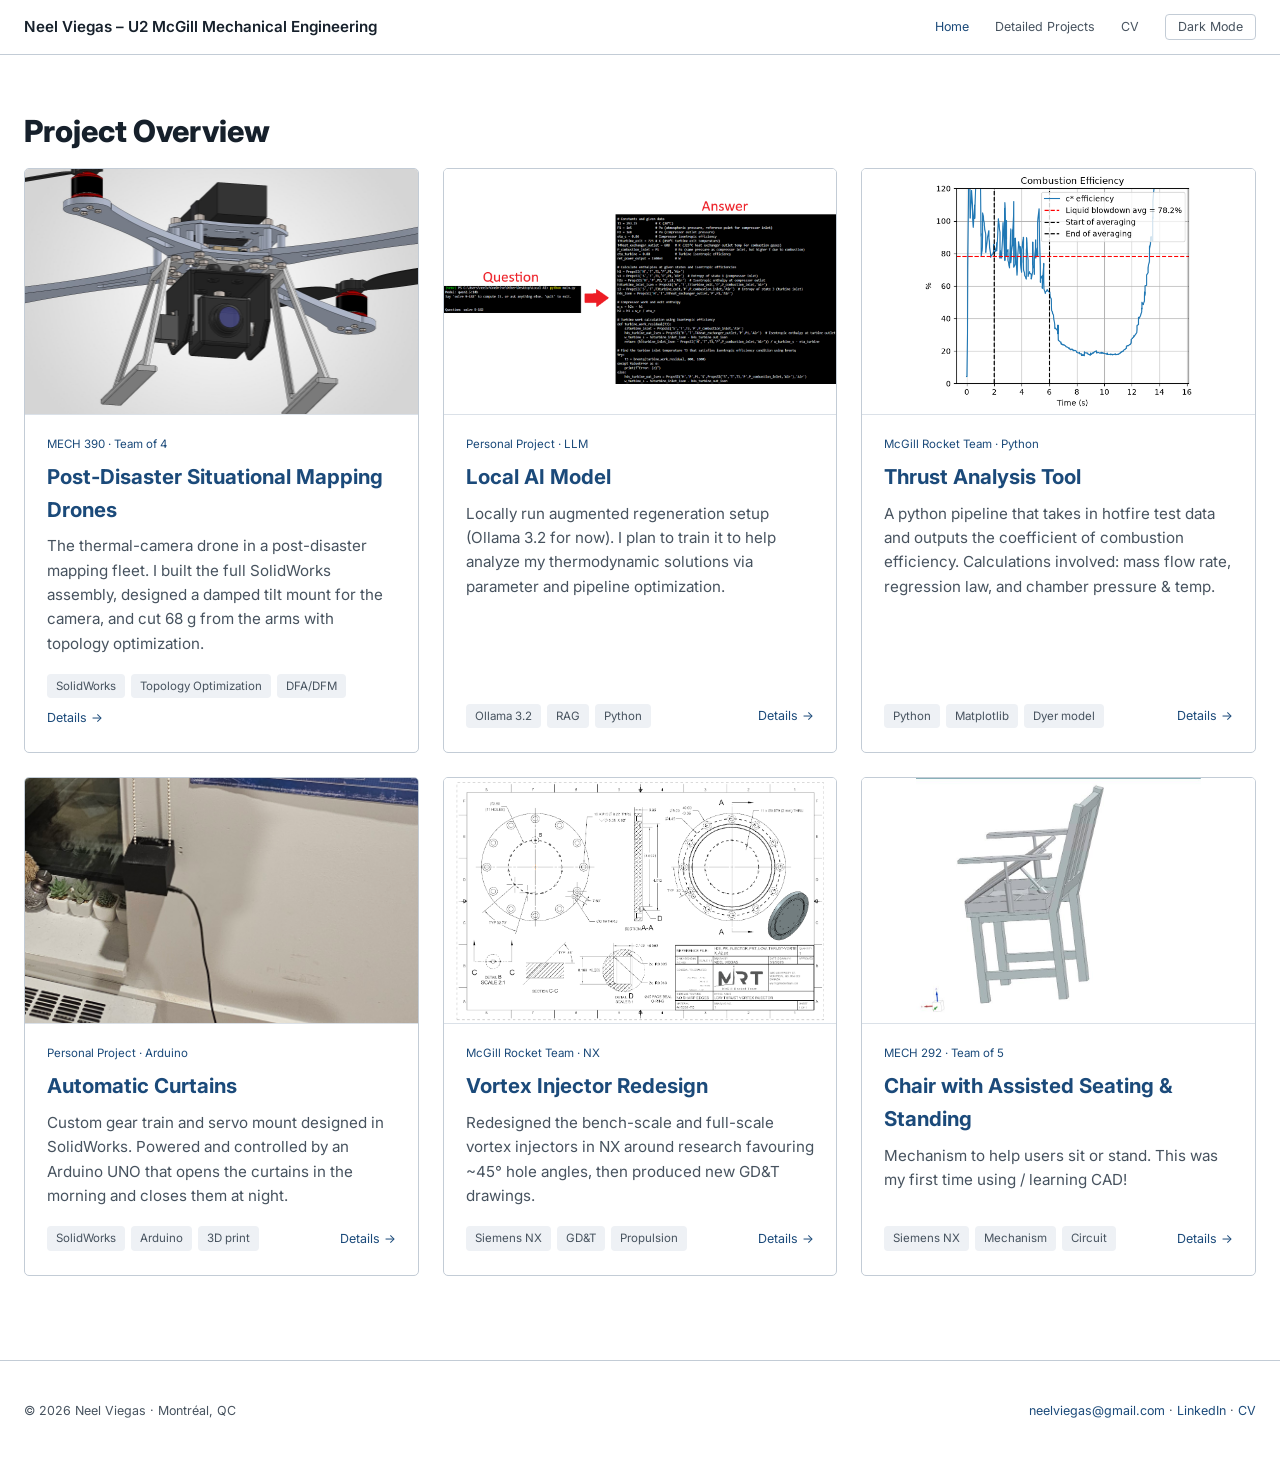
==== index.html @ d283a7d3 "Update project text, header title and thrust graphs - New text for Thrust Analysis, Automatic Curtai" ====
<!DOCTYPE html>
<html lang="en">
<head>
<meta charset="UTF-8">
<meta name="viewport" content="width=device-width, initial-scale=1.0">
<title>Neel Viegas — Mechanical Engineering Portfolio</title>
<meta name="description" content="Mechanical engineering portfolio of Neel Viegas — rocket propulsion, CAD, data tooling, and hardware projects.">
<link rel="preconnect" href="https://fonts.googleapis.com">
<link rel="preconnect" href="https://fonts.gstatic.com" crossorigin>
<link href="https://fonts.googleapis.com/css2?family=Inter:wght@400;500;600;700;800&display=swap" rel="stylesheet">
<link rel="stylesheet" href="style.css">
<script>
  (function(){
    try {
      var t = localStorage.getItem('theme');
      if (!t) t = window.matchMedia('(prefers-color-scheme: dark)').matches ? 'dark' : 'light';
      if (t === 'dark') document.documentElement.setAttribute('data-theme','dark');
    } catch(e){}
  })();
</script>
</head>
<body>

<nav class="nav">
  <div class="nav-inner">
    <div class="brand">Neel Viegas – U2 McGill Mechanical Engineering</div>
    <button class="nav-toggle" aria-label="Menu" onclick="document.getElementById('nl').classList.toggle('open')">☰</button>
    <div class="nav-links" id="nl">
      <a href="index.html" class="active">Home</a>
      <a href="projects.html">Detailed Projects</a>
      <a href="cv.html">CV</a>
      <button class="theme-toggle" id="themeToggle" aria-label="Toggle dark mode" title="Toggle theme">
        <span class="ti-dark">Dark Mode</span><span class="ti-light">Light Mode</span>
      </button>
    </div>
  </div>
</nav>

<main>
<section class="section" style="border-top:0;padding-top:52px;">
  <div class="wrap">
    <div class="section-head"><h2>Project Overview</h2></div>

    <div class="grid">

      <!-- Post-Disaster Mapping Drones -->
      <a class="card" href="projects.html#drones">
        <div class="thumb cover">
          <img src="media/Drone%20Project/Camera%20Close-up.jpg" alt="SolidWorks render of the drone's thermal camera mount">
        </div>
        <div class="body">
          <div class="kicker">MECH 390 · Team of 4</div>
          <h3>Post-Disaster Situational Mapping Drones</h3>
          <p>The thermal-camera drone in a post-disaster mapping fleet. I built the full SolidWorks
             assembly, designed a damped tilt mount for the camera, and cut 68 g from the arms with
             topology optimization.</p>
          <div class="foot">
            <div class="stack"><span class="chip">SolidWorks</span><span class="chip">Topology Optimization</span><span class="chip">DFA/DFM</span></div>
            <span class="more">Details →</span>
          </div>
        </div>
      </a>

      <!-- Local AI Model -->
      <a class="card" href="projects.html#ai">
        <div class="thumb">
          <img src="media/AI/AI%20demo.png" alt="Local AI model solving a thermodynamics problem">
        </div>
        <div class="body">
          <div class="kicker">Personal Project · LLM</div>
          <h3>Local AI Model</h3>
          <p>Locally run augmented regeneration setup (Ollama 3.2 for now). I plan to train it to
             help analyze my thermodynamic solutions via parameter and pipeline optimization.</p>
          <div class="foot">
            <div class="stack"><span class="chip">Ollama 3.2</span><span class="chip">RAG</span><span class="chip">Python</span></div>
            <span class="more">Details →</span>
          </div>
        </div>
      </a>

      <!-- Thrust Analysis Tool -->
      <a class="card" href="projects.html#thrust">
        <div class="thumb">
          <img src="media/Thrust%20Analysis/Combustion%20Efficiency%202026.png" alt="Combustion efficiency graph from the thrust analysis tool">
        </div>
        <div class="body">
          <div class="kicker">McGill Rocket Team · Python</div>
          <h3>Thrust Analysis Tool</h3>
          <p>A python pipeline that takes in hotfire test data and outputs the coefficient of
             combustion efficiency. Calculations involved: mass flow rate, regression law, and
             chamber pressure &amp; temp.</p>
          <div class="foot">
            <div class="stack"><span class="chip">Python</span><span class="chip">Matplotlib</span><span class="chip">Dyer model</span></div>
            <span class="more">Details →</span>
          </div>
        </div>
      </a>

      <!-- Automatic Curtains -->
      <a class="card" href="projects.html#curtains">
        <div class="thumb cover">
          <img src="media/Curtain%20Project/fully%20assembled.jpg" alt="Automatic curtains fully assembled and installed">
        </div>
        <div class="body">
          <div class="kicker">Personal Project · Arduino</div>
          <h3>Automatic Curtains</h3>
          <p>Custom gear train and servo mount designed in SolidWorks. Powered and controlled by an
             Arduino UNO that opens the curtains in the morning and closes them at night.</p>
          <div class="foot">
            <div class="stack"><span class="chip">SolidWorks</span><span class="chip">Arduino</span><span class="chip">3D print</span></div>
            <span class="more">Details →</span>
          </div>
        </div>
      </a>

      <!-- Vortex Injector Redesign -->
      <a class="card" href="projects.html#injector">
        <div class="thumb">
          <img src="media/Injector%20Redesign/fullscale.png" alt="Full-scale vortex injector engineering drawing">
        </div>
        <div class="body">
          <div class="kicker">McGill Rocket Team · NX</div>
          <h3>Vortex Injector Redesign</h3>
          <p>Redesigned the bench-scale and full-scale vortex injectors in NX around research
             favouring ~45° hole angles, then produced new GD&amp;T drawings.</p>
          <div class="foot">
            <div class="stack"><span class="chip">Siemens NX</span><span class="chip">GD&amp;T</span><span class="chip">Propulsion</span></div>
            <span class="more">Details →</span>
          </div>
        </div>
      </a>

      <!-- Chair -->
      <a class="card" href="projects.html#chair">
        <div class="thumb">
          <img src="media/Chair%20Project/chair_assembly.jpeg" alt="NX assembly render of the assisted-seating chair">
        </div>
        <div class="body">
          <div class="kicker">MECH 292 · Team of 5</div>
          <h3>Chair with Assisted Seating &amp; Standing</h3>
          <p>Mechanism to help users sit or stand. This was my first time using / learning CAD!</p>
          <div class="foot">
            <div class="stack"><span class="chip">Siemens NX</span><span class="chip">Mechanism</span><span class="chip">Circuit</span></div>
            <span class="more">Details →</span>
          </div>
        </div>
      </a>

    </div>
  </div>
</section>
</main>

<footer class="footer">
  <div class="wrap">
    <div class="row">
      <div>© <span id="yr"></span> Neel Viegas · Montréal, QC</div>
      <div>
        <a href="mailto:neelviegas@gmail.com">neelviegas@gmail.com</a> ·
        <a href="https://www.linkedin.com/in/neel-viegas-375a89242" target="_blank" rel="noopener">LinkedIn</a> ·
        <a href="cv.html">CV</a>
      </div>
    </div>
  </div>
</footer>

<script>
document.getElementById('yr').textContent = new Date().getFullYear();

// Theme toggle
(function(){
  var btn = document.getElementById('themeToggle');
  if (!btn) return;
  btn.addEventListener('click', function(){
    var dark = document.documentElement.getAttribute('data-theme') === 'dark';
    if (dark) { document.documentElement.removeAttribute('data-theme'); }
    else { document.documentElement.setAttribute('data-theme','dark'); }
    try { localStorage.setItem('theme', dark ? 'light' : 'dark'); } catch(e){}
  });
})();
</script>
</body>
</html>
---- style.css ----
/* =========================================================
   Neel Viegas — Portfolio
   Design language: engineering drafting / GD&T drawing sheet
   ========================================================= */

:root {
  --paper:      #ffffff;   /* page background */
  --paper-2:    #eef1f5;   /* panel fill */
  --ink:        #16202b;   /* near-black drawing ink */
  --ink-soft:   #47535f;   /* secondary text */
  --line:       #c3ccd6;   /* hairline rules */
  --line-soft:  #dbe1e8;
  --blue:       #1b4a7a;   /* primary engineering blue */
  --blue-deep:  #10314f;
  --blue-tint:  #e5edf5;
  --accent:     #c8452f;   /* dimension/annotation red (MRT-adjacent) */
  --grid:       rgba(27,74,122,0.06);
  --nav-bg:     rgba(255,255,255,0.9);
  --card-bg:    var(--paper);
  --img-bg:     #fff;

  --font-head: "Inter", "Helvetica Neue", Arial, sans-serif;
  --font-body: "Inter", "Helvetica Neue", Arial, sans-serif;
  --font-mono: "Inter", "Helvetica Neue", Arial, sans-serif;

  --wrap: 1280px;
}

[data-theme="dark"] {
  --paper:      #10151b;   /* deep slate sheet */
  --paper-2:    #1a222c;   /* panel fill */
  --ink:        #e8edf2;   /* light text */
  --ink-soft:   #9aa7b4;   /* secondary text */
  --line:       #2c3742;   /* hairline rules */
  --line-soft:  #232d38;
  --blue:       #6fa8dc;   /* lighter blue for contrast on dark */
  --blue-deep:  #8fbde6;
  --blue-tint:  #1c2b3a;
  --accent:     #e5674f;   /* brighter red on dark */
  --grid:       rgba(120,160,200,0.05);
  --nav-bg:     rgba(16,21,27,0.9);
  --card-bg:    #141b23;
  --img-bg:     #f3f5f7;   /* keep image backdrops light so drawings/graphs read */
}

* { box-sizing: border-box; }

html { scroll-behavior: smooth; }

body {
  margin: 0;
  overflow-x: hidden;
  transition: background-color 0.25s ease, color 0.25s ease;
  background: var(--paper);
  color: var(--ink);
  font-family: var(--font-body);
  font-size: 16px;
  line-height: 1.6;
  -webkit-font-smoothing: antialiased;
}

a { color: var(--blue); text-decoration: none; }
a:hover { color: var(--accent); }

/* ---------- layout ---------- */
.wrap { max-width: var(--wrap); margin: 0 auto; padding: 0 24px; }

/* ---------- top nav ---------- */
.nav {
  position: sticky; top: 0; z-index: 50;
  background: var(--nav-bg);
  backdrop-filter: blur(8px);
  border-bottom: 1px solid var(--line);
}
.nav-inner {
  max-width: var(--wrap); margin: 0 auto; padding: 14px 24px;
  display: flex; align-items: center; justify-content: space-between; gap: 20px;
}
.brand {
  font-family: var(--font-mono);
  font-weight: 600; font-size: 0.95rem;
  color: var(--ink); display: flex; align-items: baseline; gap: 10px;
}
.brand .tag {
  font-size: 0.7rem; color: var(--blue);
}
.nav-links { display: flex; gap: 26px; align-items: center; }
.nav-links a {
  font-family: var(--font-mono); font-size: 0.78rem;
  color: var(--ink-soft);
}
.nav-links a:hover, .nav-links a.active { color: var(--blue); }
.nav-toggle { display: none; background: none; border: 0; cursor: pointer; }

/* ---------- hero ---------- */
.hero { padding: 84px 0 64px; position: relative; }
.hero .eyebrow {
  font-family: var(--font-mono); font-size: 0.78rem; color: var(--blue);
  display: flex; align-items: center; gap: 12px; margin-bottom: 22px;
}
.hero .eyebrow::before {
  content: ""; width: 44px; height: 1px; background: var(--accent);
}
.hero h1 {
  font-family: var(--font-head);
  font-size: clamp(2.6rem, 6vw, 4.4rem);
  font-weight: 800; line-height: 1.02;
  margin: 0 0 24px; max-width: 15ch;
}
.hero h1 em { color: var(--blue); font-style: normal; }
.hero .lede {
  font-size: 1.14rem; color: var(--ink-soft); max-width: 56ch; margin: 0 0 30px;
}
.hero .cta-row { display: flex; gap: 14px; flex-wrap: wrap; }

/* spec strip under hero */
.spec-strip {
  display: grid; grid-template-columns: repeat(4, 1fr);
  border: 1px solid var(--line); border-radius: 4px; overflow: hidden;
  margin-top: 52px; background: var(--paper);
}
.spec-strip .cell { padding: 18px 20px; border-right: 1px solid var(--line-soft); }
.spec-strip .cell:last-child { border-right: 0; }
.spec-strip .k {
  font-family: var(--font-mono); font-size: 0.72rem; color: var(--ink-soft); margin-bottom: 6px;
}
.spec-strip .v { font-family: var(--font-head); font-weight: 700; font-size: 1.04rem; }

/* ---------- buttons ---------- */
.btn {
  display: inline-flex; align-items: center; gap: 9px;
  font-family: var(--font-mono); font-size: 0.78rem;
  padding: 12px 20px; border-radius: 3px; border: 1px solid var(--blue);
  transition: all 0.15s ease;
}
.btn-primary { background: var(--blue); color: #fff; }
.btn-primary:hover { background: var(--blue-deep); color: #fff; }
.btn-ghost { background: transparent; color: var(--blue); }
.btn-ghost:hover { background: var(--blue-tint); color: var(--blue-deep); }

/* ---------- section headers ---------- */
.section { padding: 64px 0; border-top: 1px solid var(--line); }
.section-head {
  display: flex; align-items: baseline; gap: 16px; margin-bottom: 12px;
}
.section-head .num {
  font-family: var(--font-mono); font-size: 0.78rem; color: var(--accent);
}
.section-head h2 {
  font-family: var(--font-head); font-weight: 800; font-size: 1.9rem;
  margin: 0;
}
.section-sub { color: var(--ink-soft); max-width: 60ch; margin: 0 0 36px; }

/* ---------- project grid (home) ---------- */
.grid { display: grid; grid-template-columns: repeat(3, 1fr); gap: 24px; }
.card {
  border: 1px solid var(--line); border-radius: 5px; overflow: hidden;
  background: var(--card-bg); display: flex; flex-direction: column;
  transition: border-color 0.15s ease, transform 0.15s ease, box-shadow 0.15s ease;
}
.card:hover {
  border-color: var(--blue); transform: translateY(-3px);
  box-shadow: 0 10px 28px rgba(16,49,79,0.08);
}
.card .thumb {
  aspect-ratio: 16 / 10; background: var(--img-bg);
  display: flex; align-items: center; justify-content: center; overflow: hidden;
  border-bottom: 1px solid var(--line-soft); position: relative;
}
.card .thumb img { width: 100%; height: 100%; object-fit: contain; display: block; background: var(--img-bg); }
.card .thumb.cover img { object-fit: cover; }
.card .body { padding: 20px 22px 24px; flex: 1; display: flex; flex-direction: column; }
.card .kicker {
  font-family: var(--font-mono); font-size: 0.72rem; color: var(--blue); margin-bottom: 8px;
  display: flex; gap: 10px; align-items: center;
}
.card h3 { font-family: var(--font-head); font-weight: 700; font-size: 1.28rem; margin: 0 0 8px; }
.card p { color: var(--ink-soft); font-size: 0.95rem; margin: 0 0 18px; flex: 1; }
.card .foot { display: flex; align-items: center; justify-content: space-between; gap: 10px; flex-wrap: wrap; }
.card .stack { display: flex; flex-wrap: wrap; gap: 6px; }
.chip {
  font-family: var(--font-mono); font-size: 0.72rem; color: var(--ink-soft);
  background: var(--paper-2); padding: 3px 9px; border-radius: 4px;
}
.card .more {
  font-family: var(--font-mono); font-size: 0.78rem; color: var(--blue);
  display: inline-flex; align-items: center; gap: 6px;
}
.card:hover .more { color: var(--accent); }

/* ---------- placeholder blocks ---------- */
.ph {
  width: 100%; height: 100%; min-height: 180px;
  display: flex; flex-direction: column; align-items: center; justify-content: center;
  gap: 8px; text-align: center; padding: 20px;
  background:
    repeating-linear-gradient(45deg, transparent, transparent 11px,
      rgba(27,74,122,0.05) 11px, rgba(27,74,122,0.05) 12px),
    var(--paper-2);
  color: var(--blue); border: 1px dashed var(--line);
}
.ph .ico { font-size: 1.4rem; opacity: 0.7; }
.ph .lbl { font-family: var(--font-head); font-weight: 700; font-size: 0.95rem; }
.ph .path {
  font-family: var(--font-mono); font-size: 0.72rem; color: var(--ink-soft);
  background: rgba(255,255,255,0.6); padding: 3px 8px; border-radius: 3px;
  border: 1px solid var(--line-soft);
}

/* ---------- detailed project pages ---------- */
.proj { padding: 56px 0; border-top: 1px solid var(--line); scroll-margin-top: 20px; }
.proj:first-of-type { border-top: 0; }
.proj-head { display: flex; align-items: center; gap: 16px; flex-wrap: wrap; margin-bottom: 8px; }
.proj-head .num { font-family: var(--font-mono); color: var(--accent); font-size: 0.78rem; }
.proj-head h2 { font-family: var(--font-head); font-weight: 800; font-size: 2.1rem; margin: 0; }
.proj-meta {
  display: flex; flex-wrap: wrap; gap: 22px; margin: 14px 0 26px;
  font-family: var(--font-mono); font-size: 0.78rem; color: var(--ink-soft);
}
.proj-meta b { color: var(--ink); font-weight: 600; }
.proj-body { display: grid; grid-template-columns: 1.1fr 0.9fr; gap: 36px; align-items: start; }
.proj-body .text p { margin: 0 0 16px; }
.proj-body .text p:first-child { margin-top: 0; }
.text code {
  font-family: var(--font-mono); font-size: 0.88em;
  background: var(--paper-2); padding: 1px 5px; border-radius: 3px;
}
.proj-media { display: flex; flex-direction: column; gap: 14px; }

/* stacked layout: text full-width on top, media grid below */
.proj-body-stack { display: block; }
.proj-body-stack .text { max-width: 78ch; }
.proj-body-stack .proj-media {
  display: grid; grid-template-columns: repeat(2, 1fr);
  gap: 22px; margin-top: 30px;
}
/* if the media is a masonry, it manages its own columns full-width */
.proj-body-stack .proj-media:has(.masonry) { display: block; }
/* a figure can opt to span the full row (for wide graphs/drawings) */
.proj-body-stack .proj-media > figure.wide { grid-column: 1 / -1; text-align: center; }
.proj-body-stack .proj-media > figure.wide img { max-height: 640px; width: auto; max-width: 100%; object-fit: contain; margin: 0 auto; }
.proj-body-stack .proj-media > figure.wide figcaption { text-align: left; }
.proj-body-stack .proj-media > figure.wide video { max-width: 720px; margin: 0 auto; }

/* thrust: two short graphs stacked left, tall hotfire photo right, video full-width below */
.thrust-grid {
  display: grid; grid-template-columns: 1fr 1fr;
  grid-template-areas: "a c" "b c" "e d";
  gap: 22px; margin-top: 30px; align-items: start;
}
.thrust-grid .tg-a { grid-area: a; }
.thrust-grid .tg-b { grid-area: b; }
.thrust-grid .tg-c { grid-area: c; }
.thrust-grid .tg-d { grid-area: d; }
.thrust-grid .tg-e { grid-area: e; }
.thrust-grid .tg-c img { height: 100%; object-fit: cover; }
.thrust-grid .tg-d video { max-width: 760px; margin: 0 auto; display: block; }
.thrust-grid .tg-d .hotfire-vid {
  width: 100%; aspect-ratio: 1168 / 650;
  border: 1px solid var(--line); border-radius: 4px; background: #000;
}
@media (max-width: 860px) {
  .thrust-grid { grid-template-columns: 1fr; grid-template-areas: "a" "b" "c" "e" "d"; }
  .thrust-grid .tg-c img { height: auto; }
}

/* masonry: photos pack by height, no gaps */
.masonry { columns: 2; column-gap: 22px; margin-top: 30px; }
.masonry-3 { columns: 3; }
.masonry > figure { break-inside: avoid; margin-bottom: 22px; }
.masonry > figure img { border: 1px solid var(--line); border-radius: 4px; width: 100%; }
.masonry > figure video {
  width: 100%; border: 1px solid var(--line); border-radius: 4px; background: #000; display: block;
}
@media (max-width: 980px) { .masonry-3 { columns: 2; } }

/* featured video: portrait phone clip — cap height, center */
.video-feat { margin-top: 22px; text-align: center; }
.video-feat video {
  aspect-ratio: 9 / 16; max-height: 560px; width: auto; max-width: 100%;
  margin: 0 auto; border: 1px solid var(--line); border-radius: 4px;
  background: #000; display: block;
}
.video-feat figcaption { text-align: center; }

/* chair: tall render left, two videos stacked right */
.chair-grid {
  display: grid; grid-template-columns: 1fr 1fr;
  grid-template-areas: "render vid1" "render vid2";
  gap: 22px; margin-top: 30px; align-items: start;
}
.chair-grid .cg-render { grid-area: render; }
.chair-grid .cg-render img { height: 100%; object-fit: cover; }
.chair-grid figure video {
  width: 100%; aspect-ratio: 16 / 9; object-fit: cover;
  border: 1px solid var(--line); border-radius: 4px; background: #000; display: block;
}
@media (max-width: 860px) {
  .masonry { columns: 1; }
  .chair-grid { grid-template-columns: 1fr; grid-template-areas: "render" "vid1" "vid2"; }
  .chair-grid .cg-render img { height: auto; }
}
figure { margin: 0; }
figure img {
  width: 100%; display: block; border: 1px solid var(--line); border-radius: 4px; background: var(--img-bg);
}
figcaption {
  font-family: var(--font-mono); font-size: 0.72rem; color: var(--ink-soft);
  margin-top: 7px; padding-left: 2px;
}
.gallery { display: grid; grid-template-columns: repeat(2, 1fr); gap: 14px; }
.gallery.g3 { grid-template-columns: repeat(3, 1fr); }

.callout {
  border-left: 3px solid var(--accent); background: var(--paper);
  padding: 14px 18px; margin: 20px 0; border-radius: 0 4px 4px 0;
}
.callout .k {
  font-family: var(--font-mono); font-size: 0.72rem; color: var(--accent); margin-bottom: 4px;
}

ul.tight { margin: 0 0 16px; padding-left: 18px; }
ul.tight li { margin-bottom: 6px; }

/* ---------- CV page ---------- */
.cv-grid { display: grid; grid-template-columns: 0.8fr 2fr; gap: 40px; align-items: start; }
.cv-side .block { margin-bottom: 30px; }
.cv-side h3, .cv-main h3 {
  font-family: var(--font-mono); font-size: 0.78rem; color: var(--blue); margin: 0 0 12px;
  padding-bottom: 8px; border-bottom: 1px solid var(--line);
}
.cv-side ul { list-style: none; margin: 0; padding: 0; }
.cv-side li { font-size: 0.92rem; margin-bottom: 8px; color: var(--ink-soft); }
.cv-side li b { color: var(--ink); font-weight: 600; display: block; font-family: var(--font-body); }
.cv-item { margin-bottom: 24px; }
.cv-item .top { display: flex; justify-content: space-between; gap: 16px; flex-wrap: wrap; align-items: baseline; }
.cv-item .role { font-family: var(--font-head); font-weight: 700; font-size: 1.08rem; }
.cv-item .when { font-family: var(--font-mono); font-size: 0.78rem; color: var(--ink-soft); white-space: nowrap; }
.cv-item .org { color: var(--blue); font-size: 0.92rem; margin: 2px 0 8px; }
.cv-item ul { margin: 0; padding-left: 18px; }
.cv-item li { margin-bottom: 5px; color: var(--ink-soft); font-size: 0.94rem; }

/* ---------- footer ---------- */
.footer {
  border-top: 1px solid var(--line); padding: 40px 0 60px; margin-top: 20px;
  color: var(--ink-soft); font-family: var(--font-mono); font-size: 0.78rem;
}
.footer .row { display: flex; justify-content: space-between; gap: 20px; flex-wrap: wrap; }
.footer a { color: var(--blue); }

/* ---------- responsive ---------- */
@media (max-width: 1040px) and (min-width: 861px) {
  .grid { grid-template-columns: repeat(2, 1fr); }
}
@media (max-width: 860px) {
  .grid, .proj-body, .cv-grid { grid-template-columns: 1fr; }
  .proj-body-stack .proj-media { grid-template-columns: 1fr; }
  .spec-strip { grid-template-columns: repeat(2, 1fr); }
  .spec-strip .cell:nth-child(2) { border-right: 0; }
  .nav-links { display: none; }
  .nav-links.open { display: flex; position: absolute; top: 100%; right: 0; left: 0;
    flex-direction: column; background: var(--paper); border-bottom: 1px solid var(--line);
    padding: 16px 24px; gap: 16px; }
  .nav-toggle { display: block; }
  .gallery.g3 { grid-template-columns: repeat(2, 1fr); }
}

/* ---------- CV PDF preview ---------- */
.pdf-frame {
  border: 1px solid var(--line); border-radius: 5px; overflow: hidden;
  background: var(--paper-2); box-shadow: 0 8px 28px rgba(16,49,79,0.07);
}
.pdf-frame object { width: 100%; height: 85vh; min-height: 640px; display: block; }
.pdf-frame iframe { width: 100%; height: 85vh; min-height: 640px; border: 0; display: block; }
@media (max-width: 860px) {
  .pdf-frame object, .pdf-frame iframe { height: 75vh; min-height: 480px; }
}

/* ---------- image lightbox / zoom ---------- */
.lightbox {
  position: fixed; inset: 0; z-index: 200;
  display: none; align-items: center; justify-content: center;
  background: rgba(10,18,26,0.92); padding: 32px; cursor: zoom-out;
}
.lightbox.open { display: flex; }
.lightbox img {
  max-width: 95vw; max-height: 92vh; object-fit: contain;
  border-radius: 4px; box-shadow: 0 20px 60px rgba(0,0,0,0.5);
}

/* ---------- theme toggle ---------- */
.theme-toggle {
  background: none; border: 1px solid var(--line); border-radius: 4px;
  color: var(--ink-soft); cursor: pointer; padding: 6px 12px;
  font-family: var(--font-body); font-size: 0.78rem;
  line-height: 1; display: inline-flex; align-items: center; white-space: nowrap;
  transition: color 0.15s ease, border-color 0.15s ease;
}
.theme-toggle:hover { color: var(--blue); border-color: var(--blue); }
/* show "Dark Mode" in light theme (click -> dark), "Light Mode" in dark theme */
.theme-toggle .ti-light { display: none; }
.theme-toggle .ti-dark { display: inline; }
[data-theme="dark"] .theme-toggle .ti-light { display: inline; }
[data-theme="dark"] .theme-toggle .ti-dark { display: none; }

/* ---------- dark-mode contrast fixes ---------- */
[data-theme="dark"] .btn-primary { color: #0d141b; }
[data-theme="dark"] .btn-primary:hover { color: #0d141b; }
[data-theme="dark"] .footer { color: var(--ink-soft); }
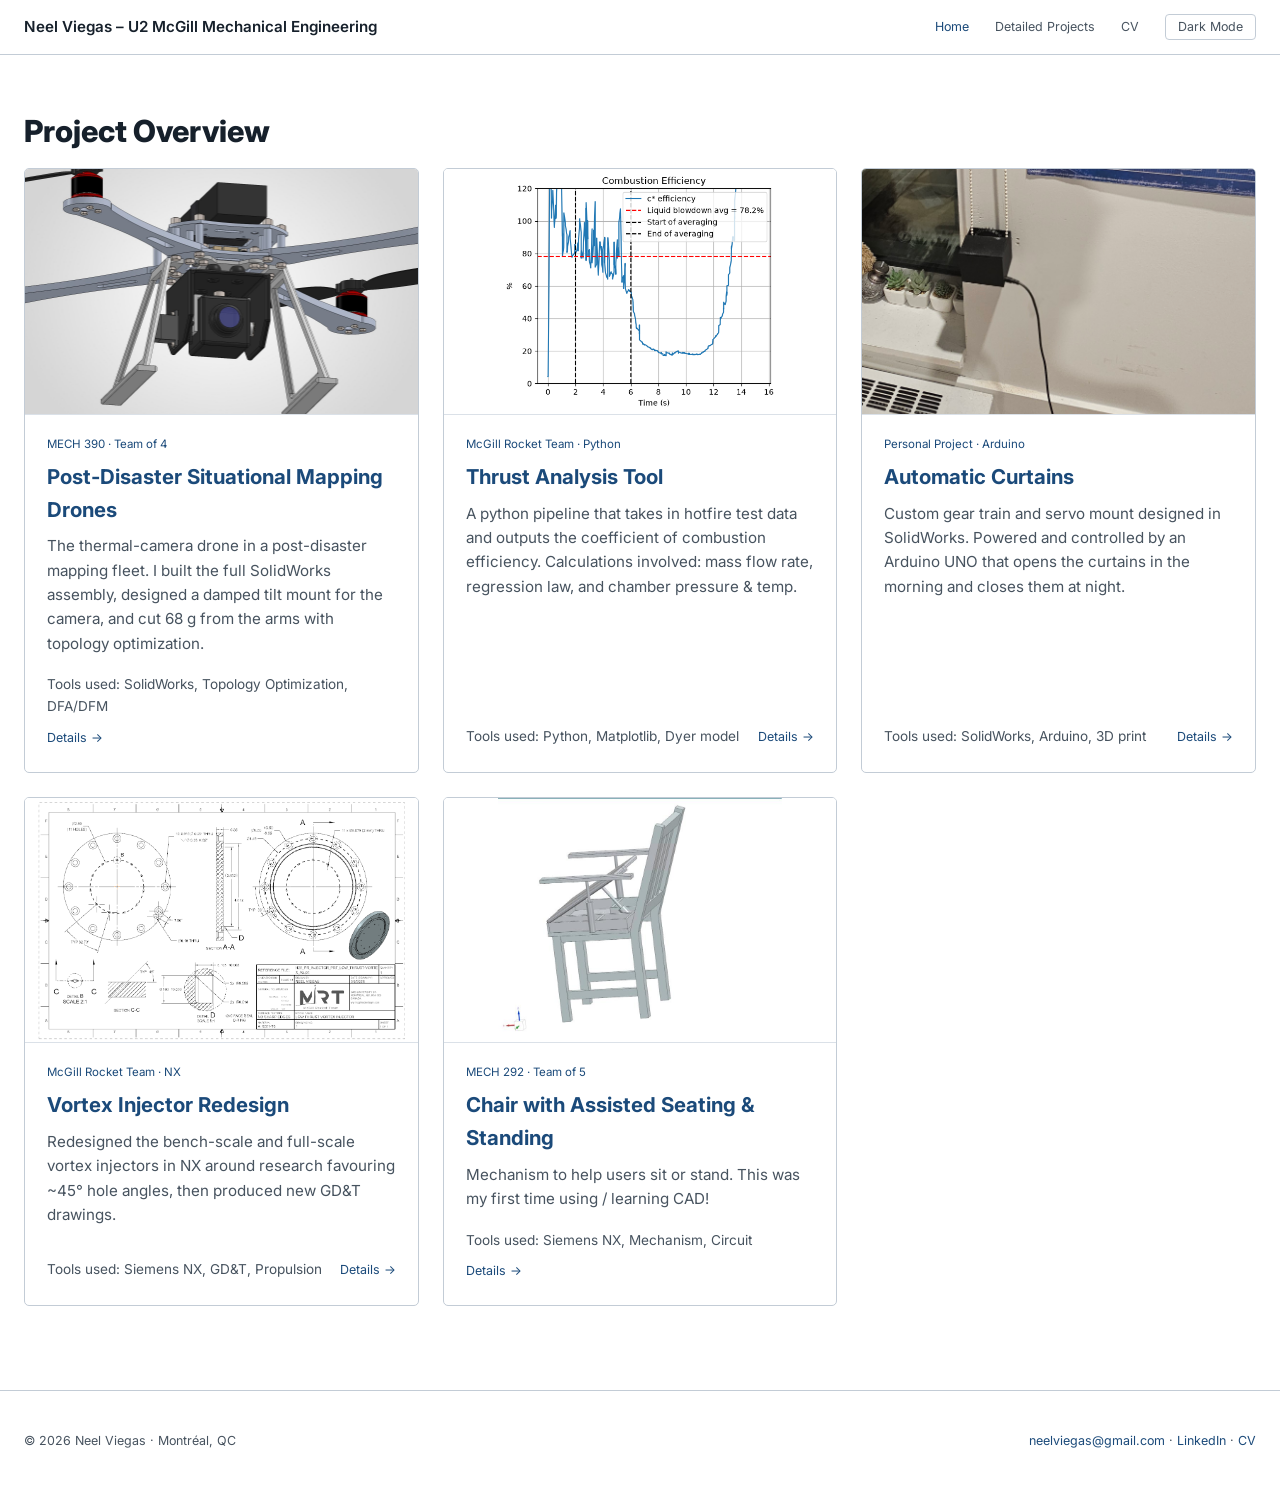
==== commit 908d1acb: "Hide the Local AI project and use a plain tools line on home cards The AI card and section are comme" ====
--- a/index.html
+++ b/index.html
@@ -55,13 +55,14 @@
              assembly, designed a damped tilt mount for the camera, and cut 68 g from the arms with
              topology optimization.</p>
           <div class="foot">
-            <div class="stack"><span class="chip">SolidWorks</span><span class="chip">Topology Optimization</span><span class="chip">DFA/DFM</span></div>
+            <div class="tools">Tools used: SolidWorks, Topology Optimization, DFA/DFM</div>
             <span class="more">Details →</span>
           </div>
         </div>
       </a>
 
       <!-- Local AI Model -->
+      <!-- Hidden for now (Nov 2026), kept for later:
       <a class="card" href="projects.html#ai">
         <div class="thumb">
           <img src="media/AI/AI%20demo.png" alt="Local AI model solving a thermodynamics problem">
@@ -72,11 +73,12 @@
           <p>Locally run augmented regeneration setup (Ollama 3.2 for now). I plan to train it to
              help analyze my thermodynamic solutions via parameter and pipeline optimization.</p>
           <div class="foot">
-            <div class="stack"><span class="chip">Ollama 3.2</span><span class="chip">RAG</span><span class="chip">Python</span></div>
+            <div class="tools">Tools used: Ollama 3.2, RAG, Python</div>
             <span class="more">Details →</span>
           </div>
         </div>
       </a>
+      -->
 
       <!-- Thrust Analysis Tool -->
       <a class="card" href="projects.html#thrust">
@@ -90,7 +92,7 @@
              combustion efficiency. Calculations involved: mass flow rate, regression law, and
              chamber pressure &amp; temp.</p>
           <div class="foot">
-            <div class="stack"><span class="chip">Python</span><span class="chip">Matplotlib</span><span class="chip">Dyer model</span></div>
+            <div class="tools">Tools used: Python, Matplotlib, Dyer model</div>
             <span class="more">Details →</span>
           </div>
         </div>
@@ -107,7 +109,7 @@
           <p>Custom gear train and servo mount designed in SolidWorks. Powered and controlled by an
              Arduino UNO that opens the curtains in the morning and closes them at night.</p>
           <div class="foot">
-            <div class="stack"><span class="chip">SolidWorks</span><span class="chip">Arduino</span><span class="chip">3D print</span></div>
+            <div class="tools">Tools used: SolidWorks, Arduino, 3D print</div>
             <span class="more">Details →</span>
           </div>
         </div>
@@ -124,7 +126,7 @@
           <p>Redesigned the bench-scale and full-scale vortex injectors in NX around research
              favouring ~45° hole angles, then produced new GD&amp;T drawings.</p>
           <div class="foot">
-            <div class="stack"><span class="chip">Siemens NX</span><span class="chip">GD&amp;T</span><span class="chip">Propulsion</span></div>
+            <div class="tools">Tools used: Siemens NX, GD&amp;T, Propulsion</div>
             <span class="more">Details →</span>
           </div>
         </div>
@@ -140,7 +142,7 @@
           <h3>Chair with Assisted Seating &amp; Standing</h3>
           <p>Mechanism to help users sit or stand. This was my first time using / learning CAD!</p>
           <div class="foot">
-            <div class="stack"><span class="chip">Siemens NX</span><span class="chip">Mechanism</span><span class="chip">Circuit</span></div>
+            <div class="tools">Tools used: Siemens NX, Mechanism, Circuit</div>
             <span class="more">Details →</span>
           </div>
         </div>
--- a/style.css
+++ b/style.css
@@ -178,7 +178,7 @@
 .card h3 { font-family: var(--font-head); font-weight: 700; font-size: 1.28rem; margin: 0 0 8px; }
 .card p { color: var(--ink-soft); font-size: 0.95rem; margin: 0 0 18px; flex: 1; }
 .card .foot { display: flex; align-items: center; justify-content: space-between; gap: 10px; flex-wrap: wrap; }
-.card .stack { display: flex; flex-wrap: wrap; gap: 6px; }
+.card .tools { color: var(--ink-soft); font-size: 0.85rem; }
 .chip {
   font-family: var(--font-mono); font-size: 0.72rem; color: var(--ink-soft);
   background: var(--paper-2); padding: 3px 9px; border-radius: 4px;
@@ -246,14 +246,13 @@
 /* thrust: two short graphs stacked left, tall hotfire photo right, video full-width below */
 .thrust-grid {
   display: grid; grid-template-columns: 1fr 1fr;
-  grid-template-areas: "a c" "b c" "e d";
+  grid-template-areas: "a c" "b c" "d d";
   gap: 22px; margin-top: 30px; align-items: start;
 }
 .thrust-grid .tg-a { grid-area: a; }
 .thrust-grid .tg-b { grid-area: b; }
 .thrust-grid .tg-c { grid-area: c; }
 .thrust-grid .tg-d { grid-area: d; }
-.thrust-grid .tg-e { grid-area: e; }
 .thrust-grid .tg-c img { height: 100%; object-fit: cover; }
 .thrust-grid .tg-d video { max-width: 760px; margin: 0 auto; display: block; }
 .thrust-grid .tg-d .hotfire-vid {
@@ -261,7 +260,7 @@
   border: 1px solid var(--line); border-radius: 4px; background: #000;
 }
 @media (max-width: 860px) {
-  .thrust-grid { grid-template-columns: 1fr; grid-template-areas: "a" "b" "c" "e" "d"; }
+  .thrust-grid { grid-template-columns: 1fr; grid-template-areas: "a" "b" "c" "d"; }
   .thrust-grid .tg-c img { height: auto; }
 }
 
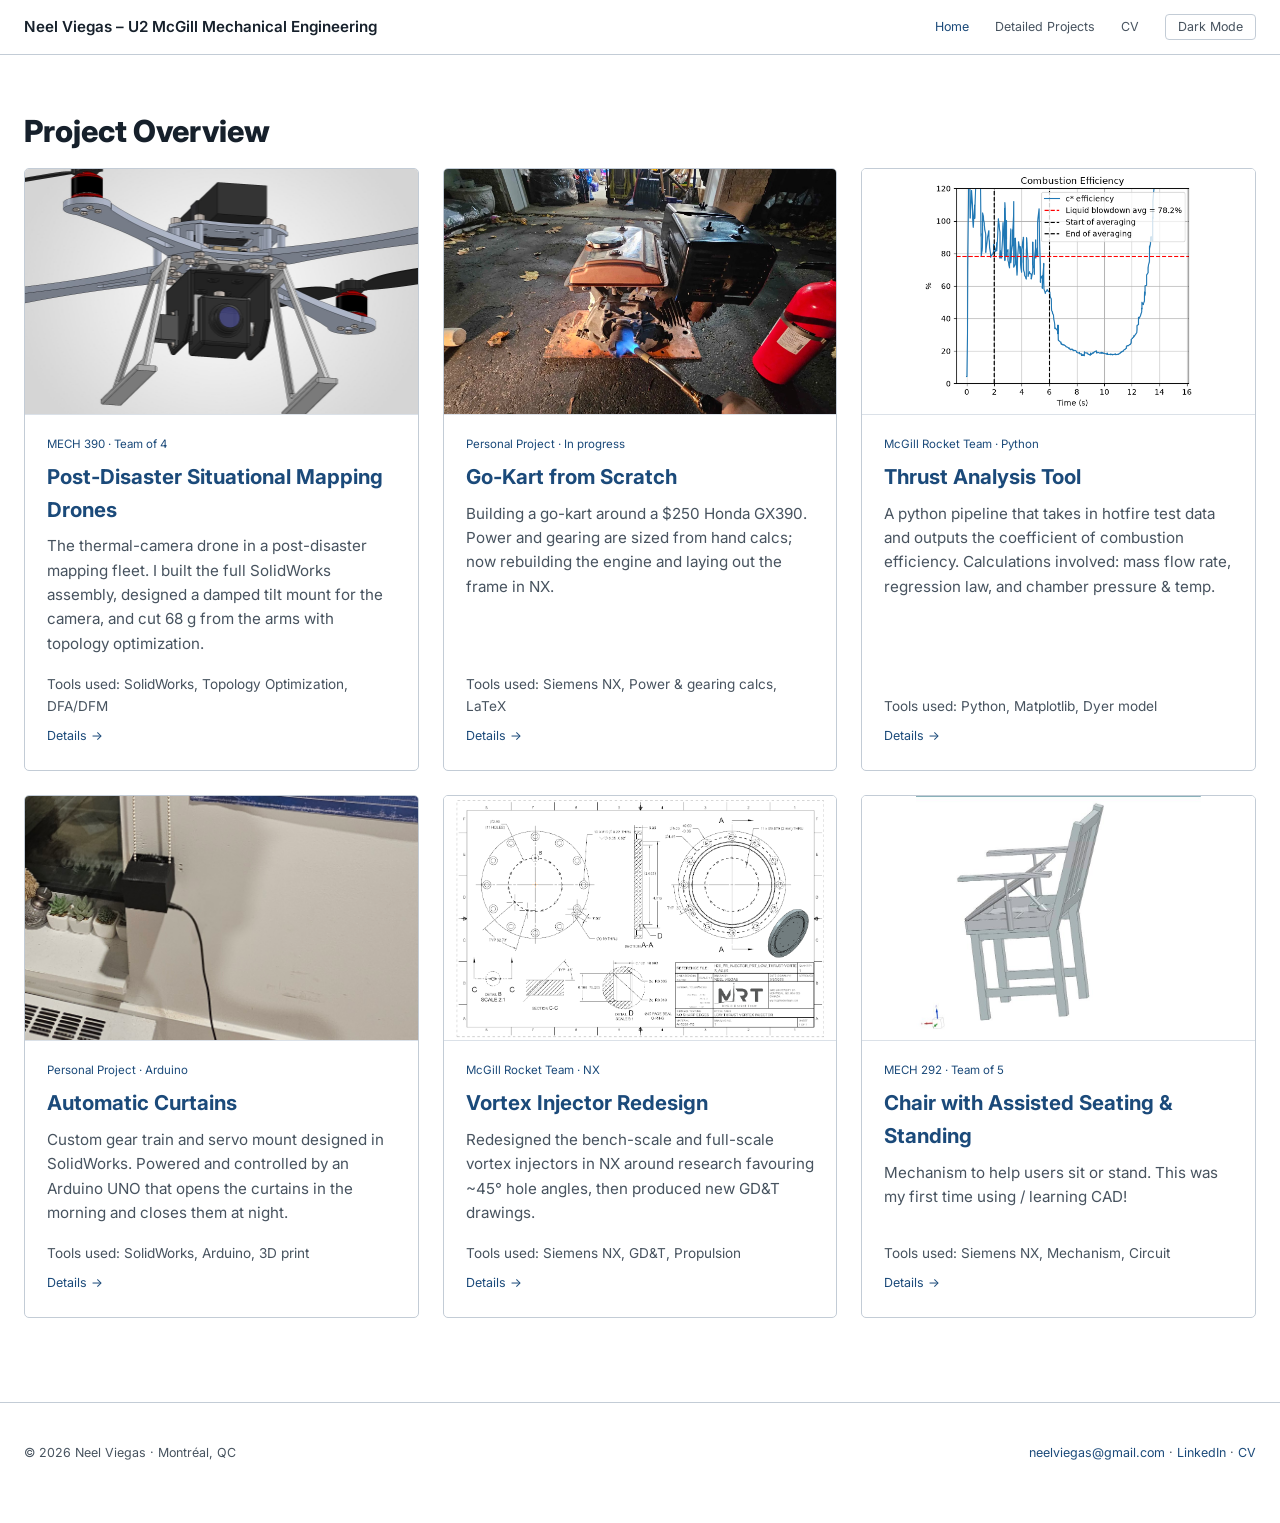
==== commit 04ee1f7a: "Add the go-kart project New home card and detailed section with Neel's text, key numbers from the po" ====
--- a/index.html
+++ b/index.html
@@ -61,6 +61,23 @@
         </div>
       </a>
 
+      <!-- Go-Kart -->
+      <a class="card" href="projects.html#gokart">
+        <div class="thumb cover">
+          <img src="media/Go%20Kart/Adapter%20Removal.jpg" alt="Torch heating a seized adapter off the Honda GX390 crankshaft, with a fire extinguisher beside it">
+        </div>
+        <div class="body">
+          <div class="kicker">Personal Project · In progress</div>
+          <h3>Go-Kart from Scratch</h3>
+          <p>Building a go-kart around a $250 Honda GX390. Power and gearing are sized from hand calcs;
+             now rebuilding the engine and laying out the frame in NX.</p>
+          <div class="foot">
+            <div class="tools">Tools used: Siemens NX, Power &amp; gearing calcs, LaTeX</div>
+            <span class="more">Details →</span>
+          </div>
+        </div>
+      </a>
+
       <!-- Local AI Model -->
       <!-- Hidden for now (Nov 2026), kept for later:
       <a class="card" href="projects.html#ai">
--- a/style.css
+++ b/style.css
@@ -177,7 +177,7 @@
 }
 .card h3 { font-family: var(--font-head); font-weight: 700; font-size: 1.28rem; margin: 0 0 8px; }
 .card p { color: var(--ink-soft); font-size: 0.95rem; margin: 0 0 18px; flex: 1; }
-.card .foot { display: flex; align-items: center; justify-content: space-between; gap: 10px; flex-wrap: wrap; }
+.card .foot { display: flex; flex-direction: column; align-items: flex-start; gap: 8px; }
 .card .tools { color: var(--ink-soft); font-size: 0.85rem; }
 .chip {
   font-family: var(--font-mono); font-size: 0.72rem; color: var(--ink-soft);
@@ -263,6 +263,13 @@
   .thrust-grid { grid-template-columns: 1fr; grid-template-areas: "a" "b" "c" "d"; }
   .thrust-grid .tg-c img { height: auto; }
 }
+
+/* go-kart: two photos side by side at equal height (columns sized by aspect ratio) */
+.kart-grid {
+  display: grid; grid-template-columns: 1.078fr 1.777fr;
+  gap: 22px; margin-top: 30px; align-items: start;
+}
+@media (max-width: 860px) { .kart-grid { grid-template-columns: 1fr; } }
 
 /* masonry: photos pack by height, no gaps */
 .masonry { columns: 2; column-gap: 22px; margin-top: 30px; }
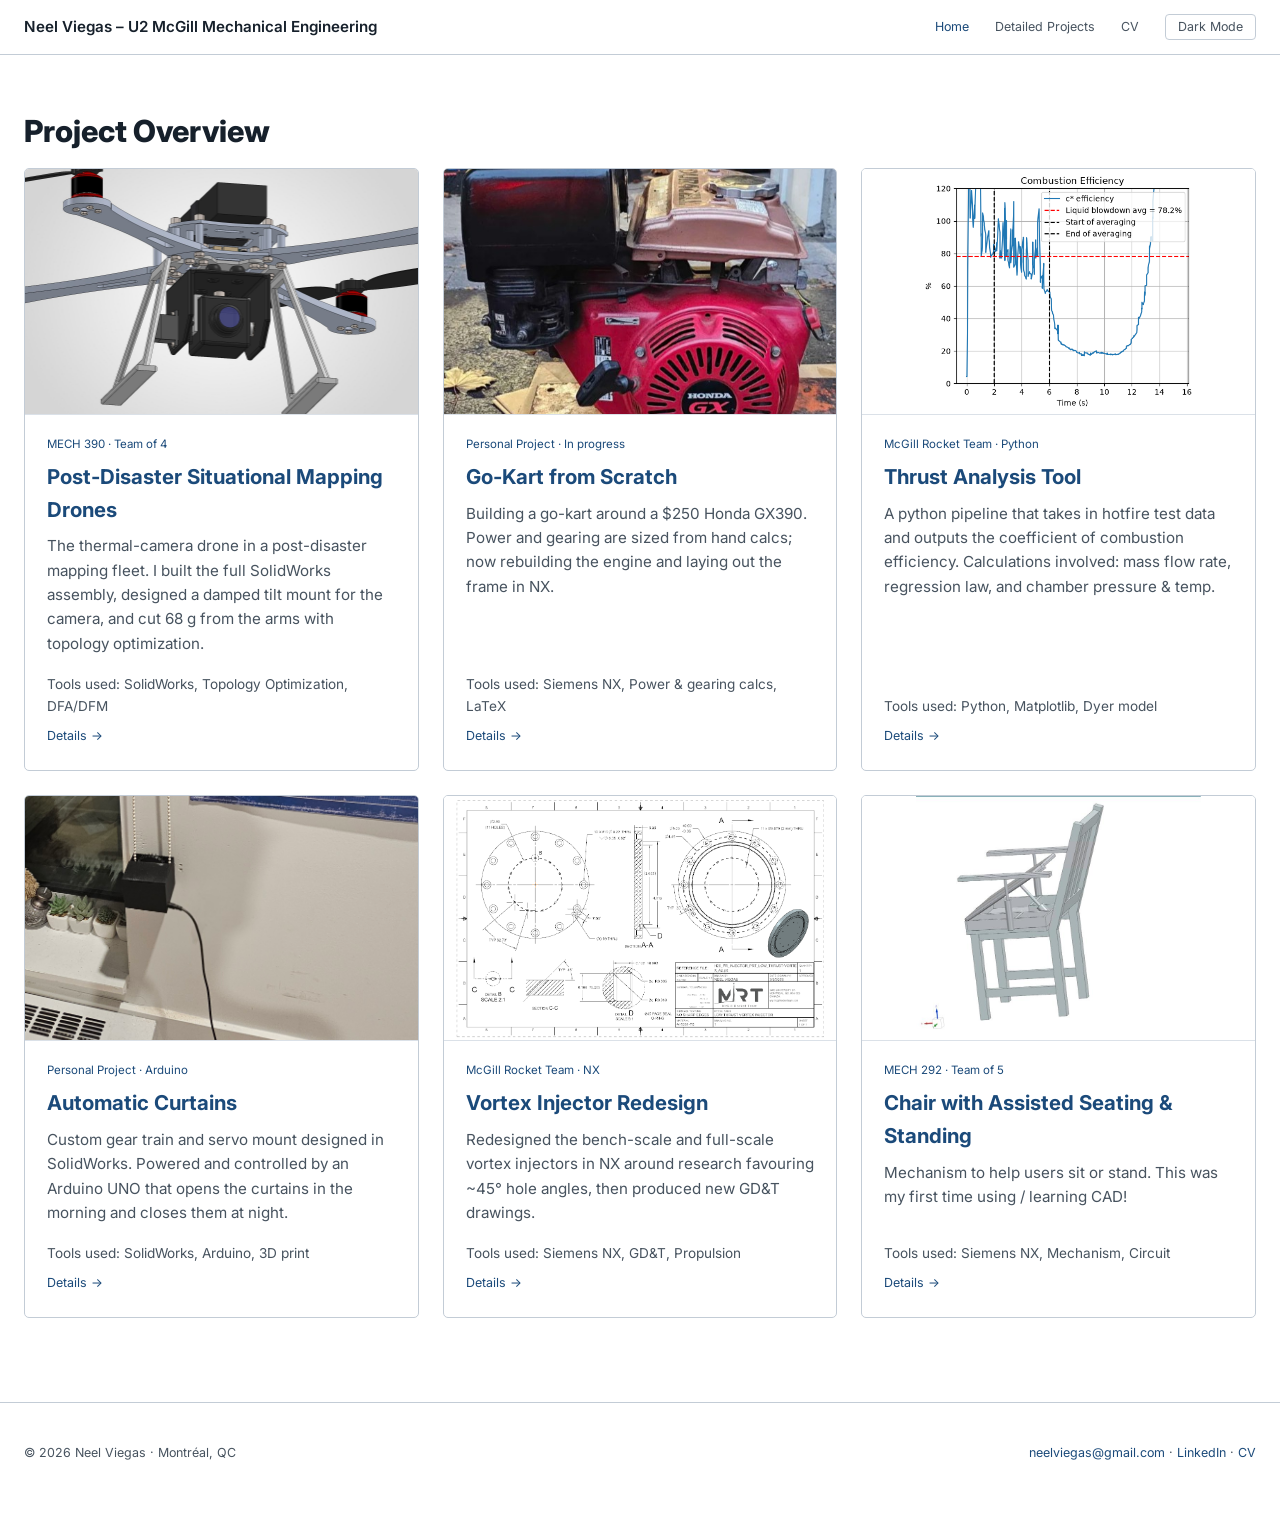
==== commit 4f2f6d03: "Use the GX390 photo as the go-kart thumbnail Co-Authored-By: Claude Opus 5.5 <noreply@anthropic.com>" ====
--- a/index.html
+++ b/index.html
@@ -64,7 +64,7 @@
       <!-- Go-Kart -->
       <a class="card" href="projects.html#gokart">
         <div class="thumb cover">
-          <img src="media/Go%20Kart/Adapter%20Removal.jpg" alt="Torch heating a seized adapter off the Honda GX390 crankshaft, with a fire extinguisher beside it">
+          <img src="media/Go%20Kart/GX390%20Engine.jpg" alt="Used Honda GX390 engine for the go-kart">
         </div>
         <div class="body">
           <div class="kicker">Personal Project · In progress</div>
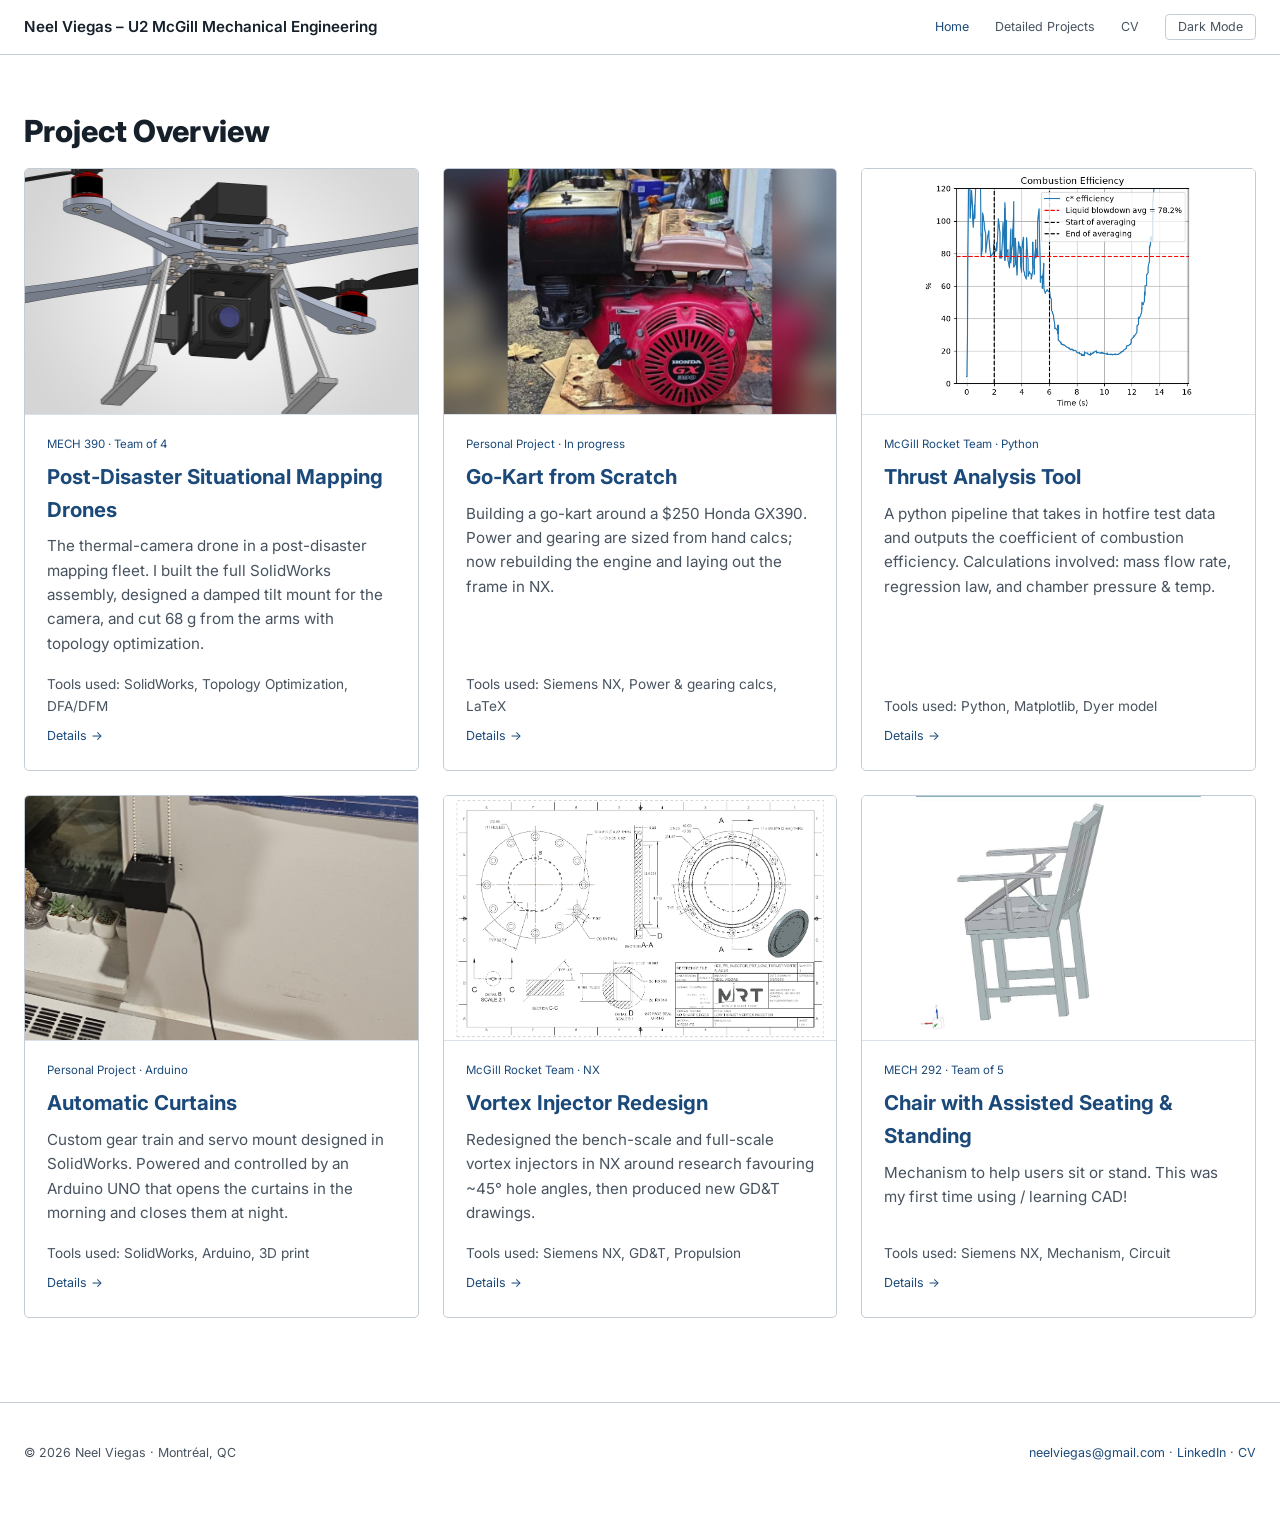
==== commit 54c34ca8: "Show the whole GX390 in the go-kart thumbnail Uses a 16:10 thumbnail with the full engine centered o" ====
--- a/index.html
+++ b/index.html
@@ -64,7 +64,7 @@
       <!-- Go-Kart -->
       <a class="card" href="projects.html#gokart">
         <div class="thumb cover">
-          <img src="media/Go%20Kart/GX390%20Engine.jpg" alt="Used Honda GX390 engine for the go-kart">
+          <img src="media/Go%20Kart/GX390%20Thumb.jpg" alt="Used Honda GX390 engine for the go-kart">
         </div>
         <div class="body">
           <div class="kicker">Personal Project · In progress</div>
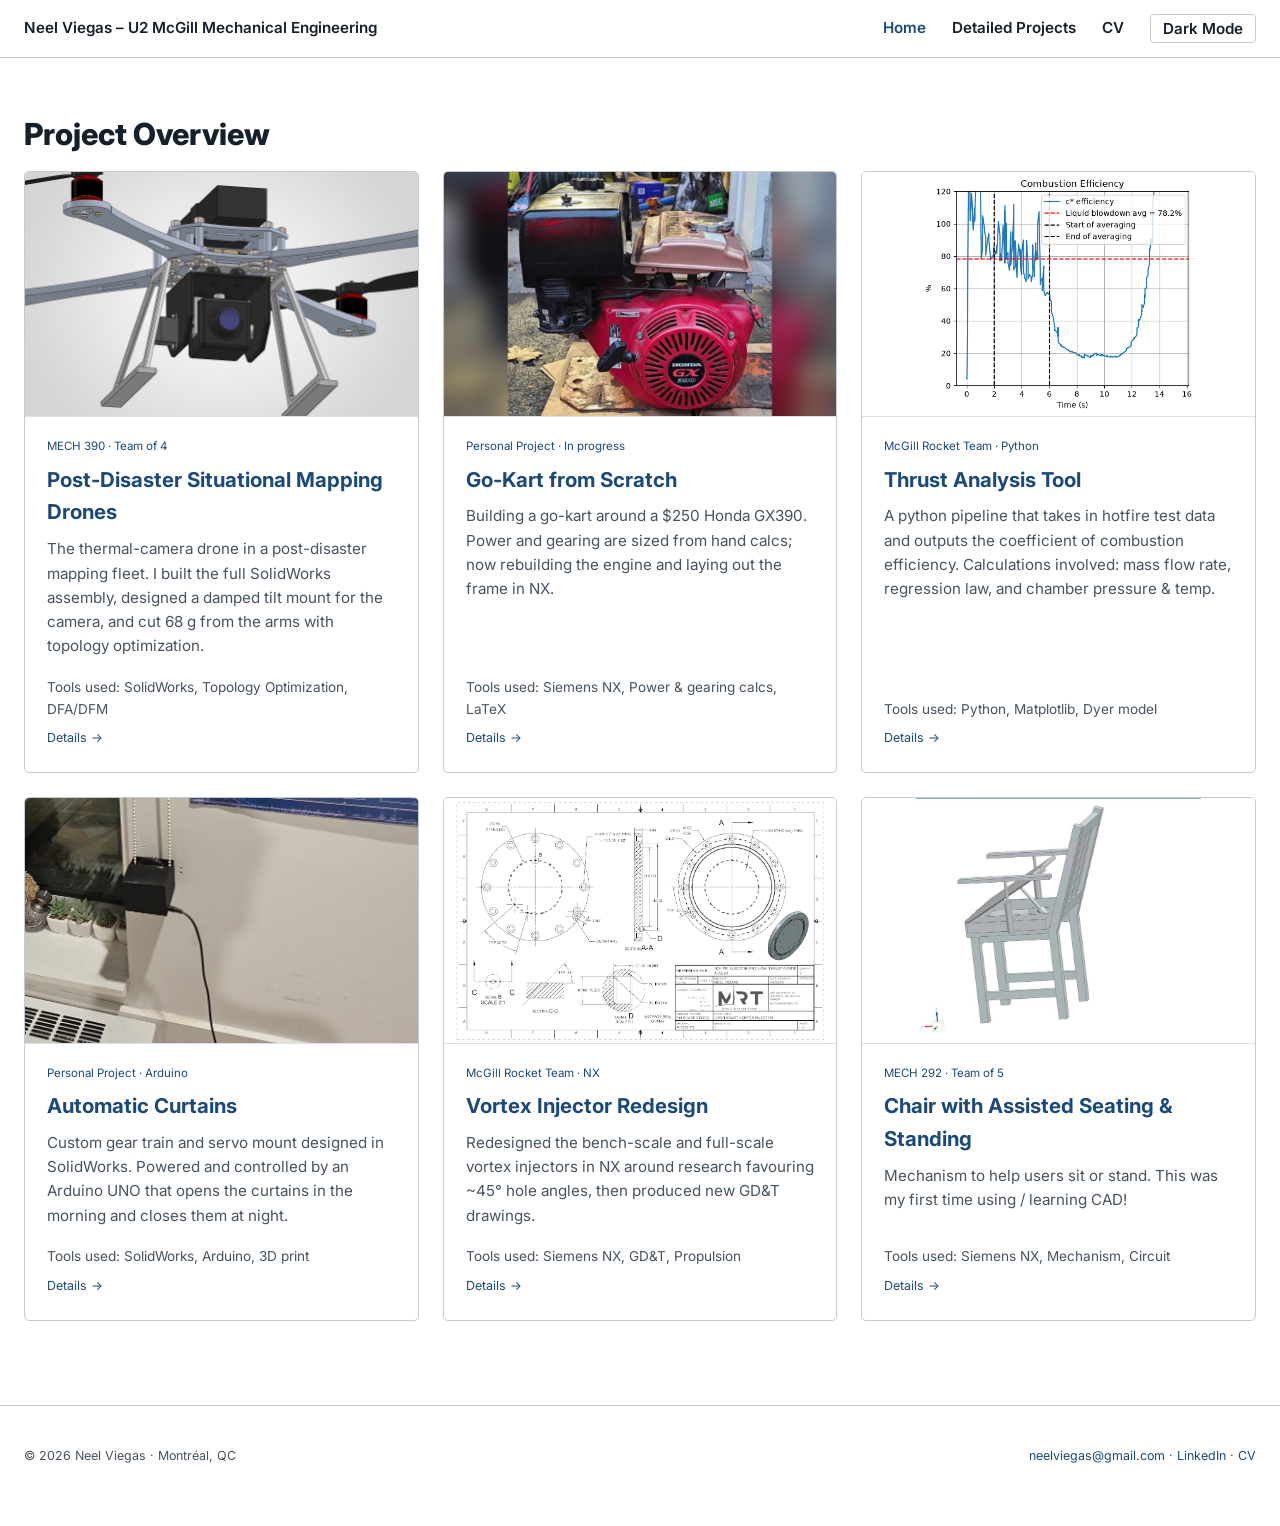
==== commit f9e72b1b: "Open the site in light mode by default Visitors now always start in light mode, whatever their OS se" ====
--- a/index.html
+++ b/index.html
@@ -12,8 +12,9 @@
 <script>
   (function(){
     try {
-      var t = localStorage.getItem('theme');
-      if (!t) t = window.matchMedia('(prefers-color-scheme: dark)').matches ? 'dark' : 'light';
+      // Always start in light mode; a dark-mode choice only lasts for this visit (tab session).
+      try { localStorage.removeItem('theme'); } catch(e){}
+      var t = sessionStorage.getItem('theme') || 'light';
       if (t === 'dark') document.documentElement.setAttribute('data-theme','dark');
     } catch(e){}
   })();
@@ -194,7 +195,7 @@
     var dark = document.documentElement.getAttribute('data-theme') === 'dark';
     if (dark) { document.documentElement.removeAttribute('data-theme'); }
     else { document.documentElement.setAttribute('data-theme','dark'); }
-    try { localStorage.setItem('theme', dark ? 'light' : 'dark'); } catch(e){}
+    try { sessionStorage.setItem('theme', dark ? 'light' : 'dark'); } catch(e){}
   });
 })();
 </script>
--- a/style.css
+++ b/style.css
@@ -27,10 +27,10 @@
 }
 
 [data-theme="dark"] {
-  --paper:      #10151b;   /* deep slate sheet */
-  --paper-2:    #1a222c;   /* panel fill */
-  --ink:        #e8edf2;   /* light text */
-  --ink-soft:   #9aa7b4;   /* secondary text */
+  --paper:      #000000;   /* black page */
+  --paper-2:    #141414;   /* panel fill */
+  --ink:        #ffffff;   /* white text */
+  --ink-soft:   #e6e6e6;   /* secondary text, near-white */
   --line:       #2c3742;   /* hairline rules */
   --line-soft:  #232d38;
   --blue:       #6fa8dc;   /* lighter blue for contrast on dark */
@@ -38,8 +38,8 @@
   --blue-tint:  #1c2b3a;
   --accent:     #e5674f;   /* brighter red on dark */
   --grid:       rgba(120,160,200,0.05);
-  --nav-bg:     rgba(16,21,27,0.9);
-  --card-bg:    #141b23;
+  --nav-bg:     rgba(0,0,0,0.9);
+  --card-bg:    #000000;
   --img-bg:     #f3f5f7;   /* keep image backdrops light so drawings/graphs read */
 }
 
@@ -86,8 +86,8 @@
 }
 .nav-links { display: flex; gap: 26px; align-items: center; }
 .nav-links a {
-  font-family: var(--font-mono); font-size: 0.78rem;
-  color: var(--ink-soft);
+  font-family: var(--font-mono); font-weight: 600; font-size: 0.95rem;
+  color: var(--ink);
 }
 .nav-links a:hover, .nav-links a.active { color: var(--blue); }
 .nav-toggle { display: none; background: none; border: 0; cursor: pointer; }
@@ -398,8 +398,8 @@
 /* ---------- theme toggle ---------- */
 .theme-toggle {
   background: none; border: 1px solid var(--line); border-radius: 4px;
-  color: var(--ink-soft); cursor: pointer; padding: 6px 12px;
-  font-family: var(--font-body); font-size: 0.78rem;
+  color: var(--ink); cursor: pointer; padding: 6px 12px;
+  font-family: var(--font-body); font-weight: 600; font-size: 0.95rem;
   line-height: 1; display: inline-flex; align-items: center; white-space: nowrap;
   transition: color 0.15s ease, border-color 0.15s ease;
 }
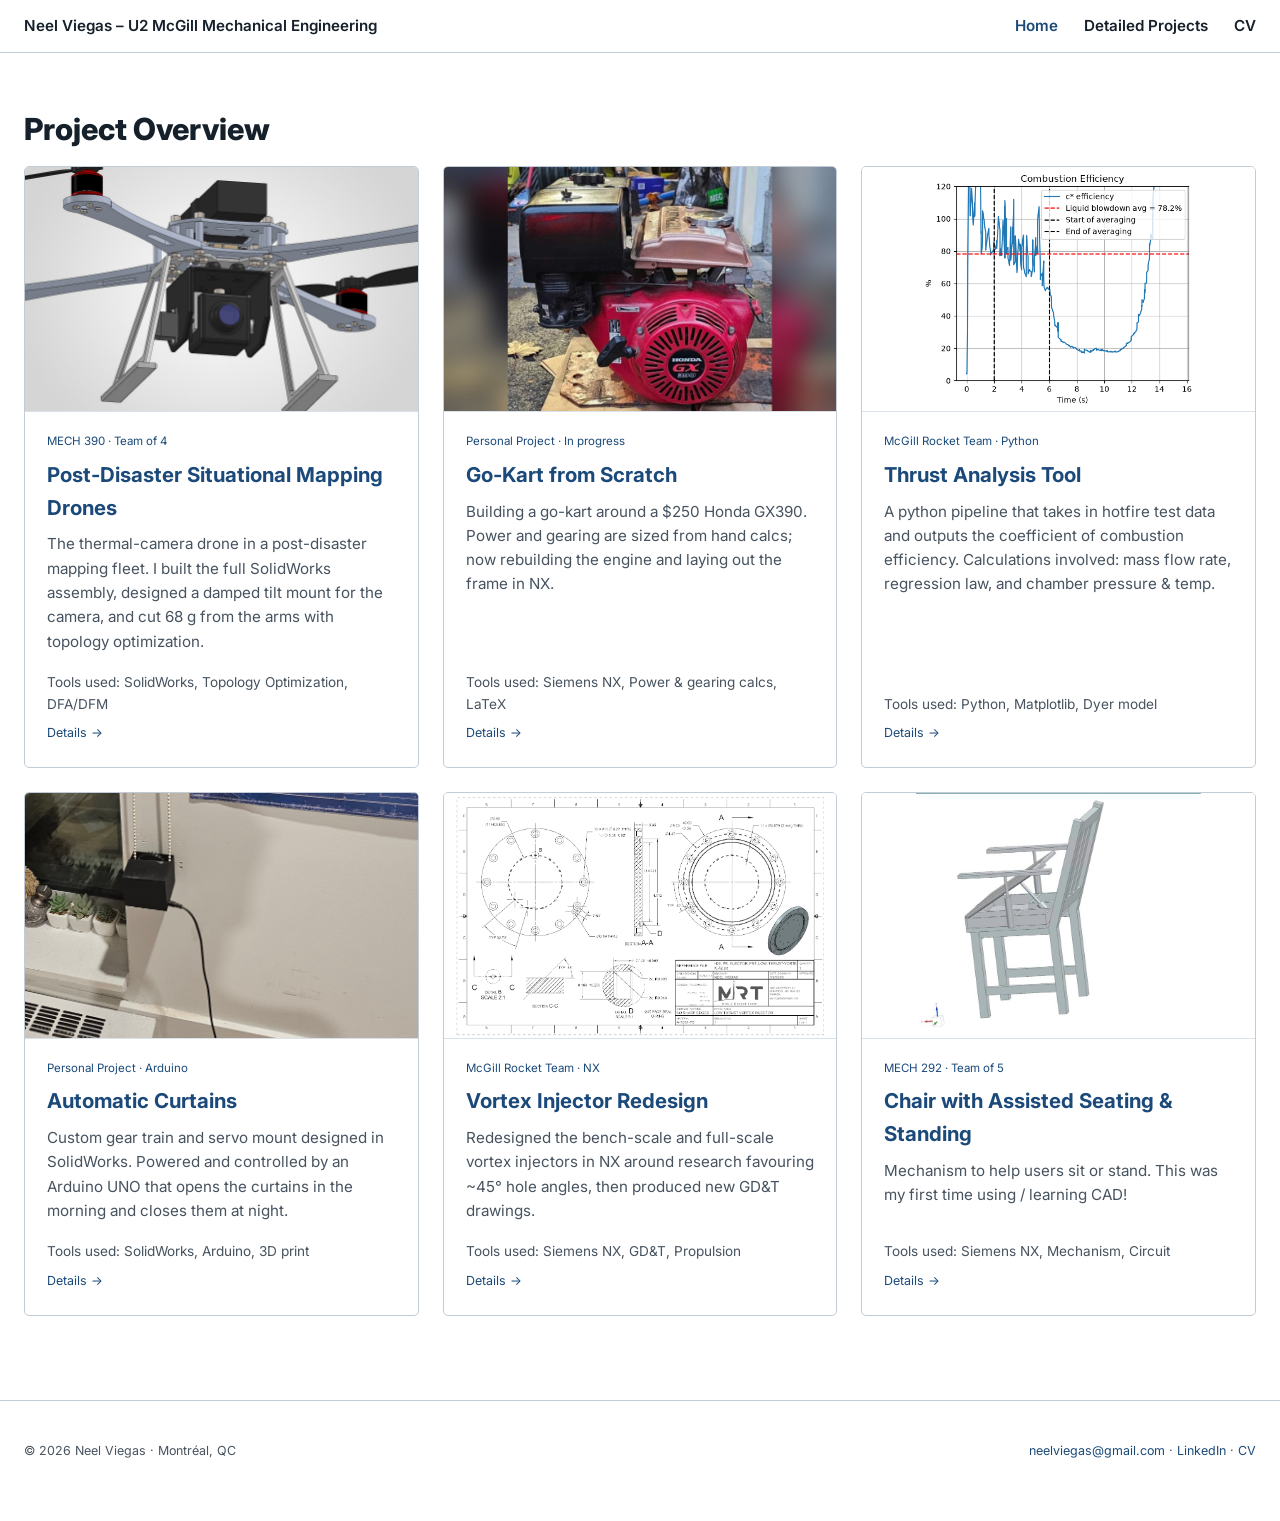
==== commit 03cec484: "Hide the dark mode toggle The button and the head theme loader are commented out (not deleted) on al" ====
--- a/index.html
+++ b/index.html
@@ -9,6 +9,7 @@
 <link rel="preconnect" href="https://fonts.gstatic.com" crossorigin>
 <link href="https://fonts.googleapis.com/css2?family=Inter:wght@400;500;600;700;800&display=swap" rel="stylesheet">
 <link rel="stylesheet" href="style.css">
+<!-- Theme loader, off while the dark mode toggle is hidden:
 <script>
   (function(){
     try {
@@ -19,6 +20,7 @@
     } catch(e){}
   })();
 </script>
+-->
 </head>
 <body>
 
@@ -30,9 +32,11 @@
       <a href="index.html" class="active">Home</a>
       <a href="projects.html">Detailed Projects</a>
       <a href="cv.html">CV</a>
+      <!-- Dark mode toggle hidden for now (Nov 2026); uncomment this and the theme script in <head> to bring it back.
       <button class="theme-toggle" id="themeToggle" aria-label="Toggle dark mode" title="Toggle theme">
         <span class="ti-dark">Dark Mode</span><span class="ti-light">Light Mode</span>
       </button>
+      -->
     </div>
   </div>
 </nav>
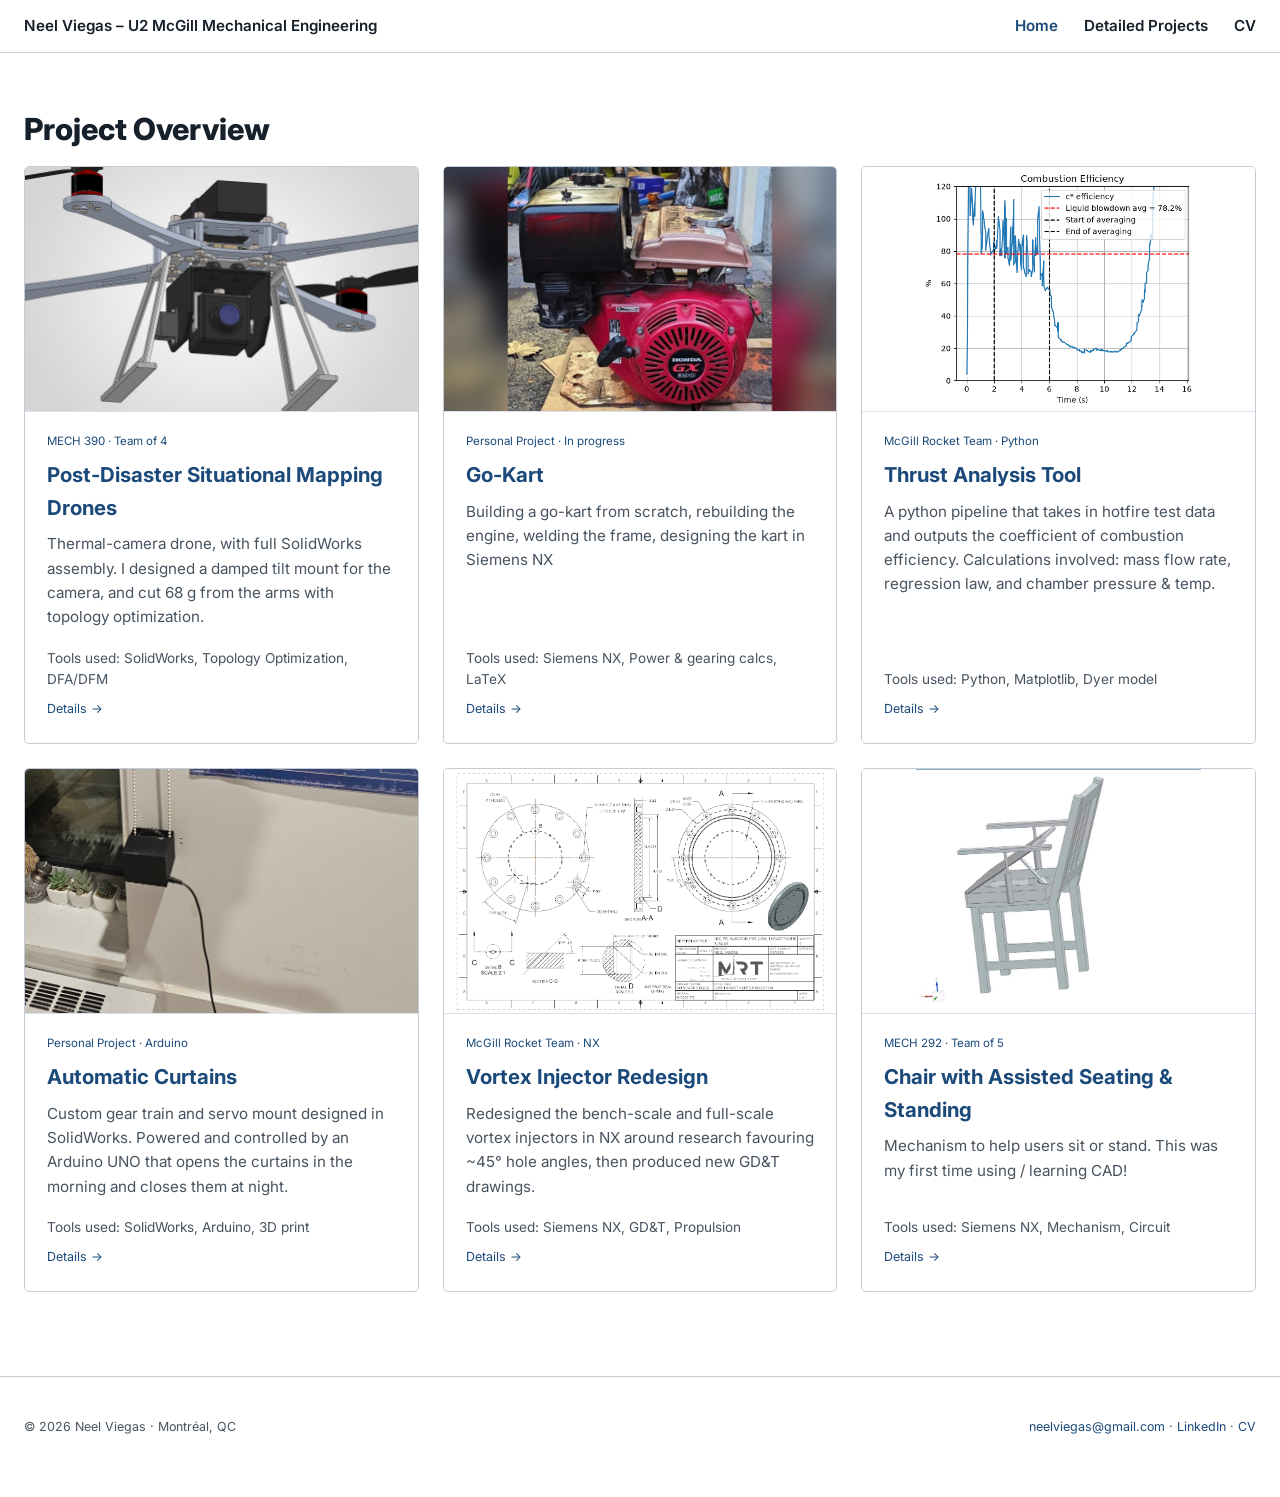
==== commit 66c5c2cb: "Update drone and go-kart home card text Co-Authored-By: Claude Opus 5.5 <noreply@anthropic.com> Clau" ====
--- a/index.html
+++ b/index.html
@@ -56,9 +56,8 @@
         <div class="body">
           <div class="kicker">MECH 390 · Team of 4</div>
           <h3>Post-Disaster Situational Mapping Drones</h3>
-          <p>The thermal-camera drone in a post-disaster mapping fleet. I built the full SolidWorks
-             assembly, designed a damped tilt mount for the camera, and cut 68 g from the arms with
-             topology optimization.</p>
+          <p>Thermal-camera drone, with full SolidWorks assembly. I designed a damped tilt mount for the
+             camera, and cut 68 g from the arms with topology optimization.</p>
           <div class="foot">
             <div class="tools">Tools used: SolidWorks, Topology Optimization, DFA/DFM</div>
             <span class="more">Details →</span>
@@ -73,9 +72,9 @@
         </div>
         <div class="body">
           <div class="kicker">Personal Project · In progress</div>
-          <h3>Go-Kart from Scratch</h3>
-          <p>Building a go-kart around a $250 Honda GX390. Power and gearing are sized from hand calcs;
-             now rebuilding the engine and laying out the frame in NX.</p>
+          <h3>Go-Kart</h3>
+          <p>Building a go-kart from scratch, rebuilding the engine, welding the frame, designing the kart
+             in Siemens NX</p>
           <div class="foot">
             <div class="tools">Tools used: Siemens NX, Power &amp; gearing calcs, LaTeX</div>
             <span class="more">Details →</span>
